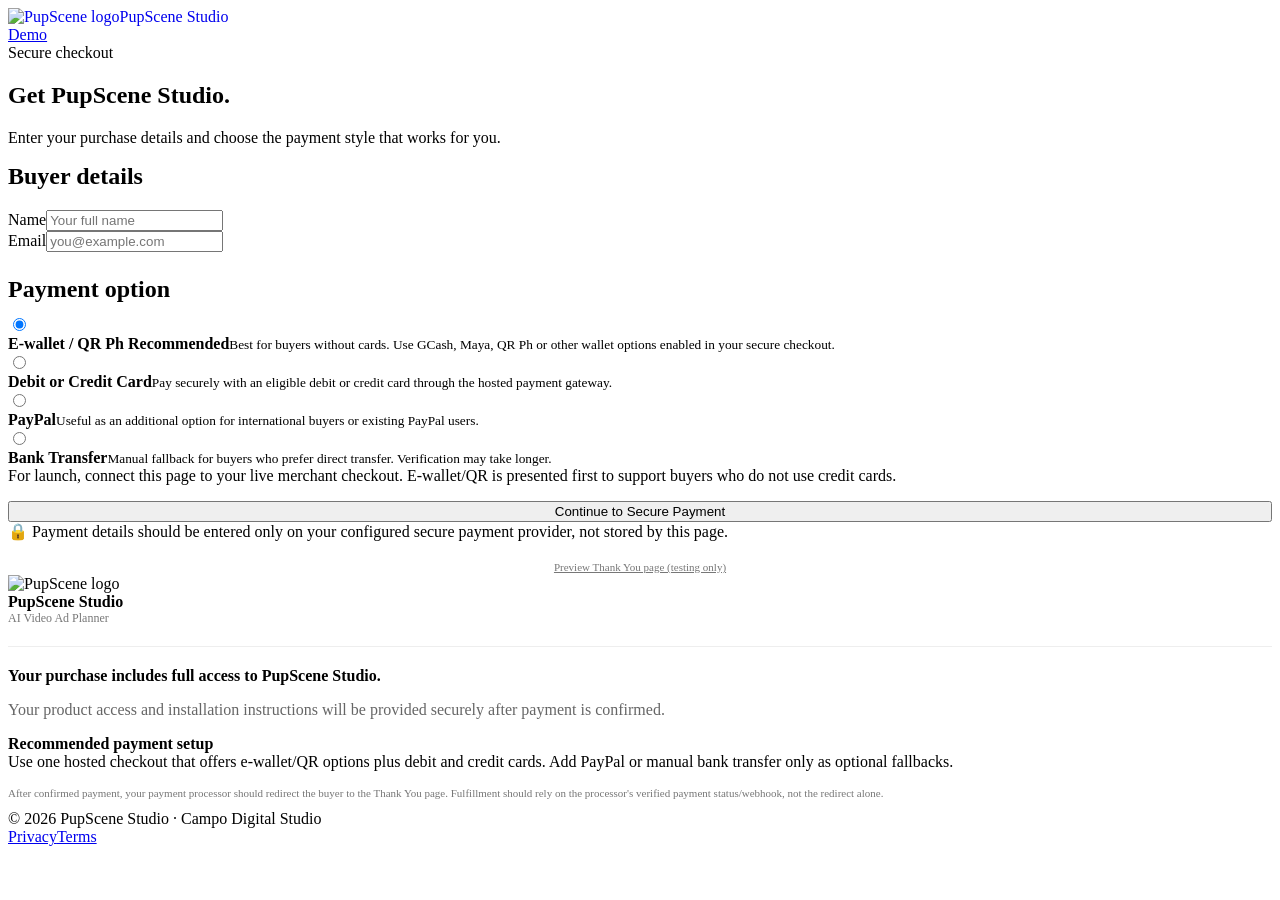
==== payment.html @ 48fa0e7a "Add files via upload" ====
<!doctype html><html lang="en"><head><meta charset="utf-8"><meta name="viewport" content="width=device-width,initial-scale=1"><meta name="theme-color" content="#f6d7c7"><title>Purchase PupScene Studio</title><link rel="icon" href="assets/favicon.png"><link rel="stylesheet" href="assets/styles.css"></head><body>
<nav class="nav"><div class="container navin"><a class="brand" href="index.html" style="text-decoration:none"><img src="assets/pupscene-logo.webp" alt="PupScene logo"><span>PupScene Studio</span></a><div class="navlinks"><a class="ghost" href="https://demo.pupscenestudio.site" target="_blank" rel="noopener">Demo</a></div></div></nav>
<section class="pageHero"><div class="container"><div class="pageCard"><span class="eyebrow">Secure checkout</span><h1>Get PupScene Studio.</h1><p class="lead">Enter your purchase details and choose the payment style that works for you.</p></div></div></section>
<main class="container checkout"><section class="panel"><h2 style="margin-top:0">Buyer details</h2><div class="field"><label for="name">Name</label><input id="name" autocomplete="name" placeholder="Your full name"></div><div class="field"><label for="email">Email</label><input id="email" type="email" autocomplete="email" placeholder="you@example.com"></div><h2 style="margin:24px 0 12px">Payment option</h2><div class="payopts" id="payopts">
<label class="payopt active"><input type="radio" name="pay" value="ewallet" checked><div><b>E-wallet / QR Ph <span class="badge">Recommended</span></b><small>Best for buyers without cards. Use GCash, Maya, QR Ph or other wallet options enabled in your secure checkout.</small></div></label>
<label class="payopt"><input type="radio" name="pay" value="card"><div><b>Debit or Credit Card</b><small>Pay securely with an eligible debit or credit card through the hosted payment gateway.</small></div></label>
<label class="payopt"><input type="radio" name="pay" value="paypal"><div><b>PayPal</b><small>Useful as an additional option for international buyers or existing PayPal users.</small></div></label>
<label class="payopt"><input type="radio" name="pay" value="bank"><div><b>Bank Transfer</b><small>Manual fallback for buyers who prefer direct transfer. Verification may take longer.</small></div></label>
</div><div class="notice" id="paymentNotice">For launch, connect this page to your live merchant checkout. E-wallet/QR is presented first to support buyers who do not use credit cards.</div><button class="btn primary big" id="payBtn" style="width:100%;margin-top:16px">Continue to Secure Payment</button><div class="secure">🔒 Payment details should be entered only on your configured secure payment provider, not stored by this page.</div><div style="margin-top:16px;text-align:center"><a href="thank-you.html?preview=1" style="font-size:11px;color:#777">Preview Thank You page (testing only)</a></div></section>
<aside class="panel summary"><div class="summaryLogo"><img src="assets/pupscene-logo.webp" alt="PupScene logo"><div><b>PupScene Studio</b><div style="font-size:12px;color:#777">AI Video Ad Planner</div></div></div><hr style="border:0;border-top:1px solid #eee;margin:20px 0"><p><b>Your purchase includes full access to PupScene Studio.</b></p><p style="color:#666">Your product access and installation instructions will be provided securely after payment is confirmed.</p><div class="notice"><b>Recommended payment setup</b><br>Use one hosted checkout that offers e-wallet/QR options plus debit and credit cards. Add PayPal or manual bank transfer only as optional fallbacks.</div><p style="font-size:11px;color:#777;margin-top:16px">After confirmed payment, your payment processor should redirect the buyer to the Thank You page. Fulfillment should rely on the processor's verified payment status/webhook, not the redirect alone.</p></aside></main>
<footer><div class="container foot"><div>© 2026 PupScene Studio · Campo Digital Studio</div><div><a href="https://www.pupscenestudio.site/privacy.html">Privacy</a><a href="https://www.pupscenestudio.site/terms.html">Terms</a></div></div></footer>
<script src="assets/config.js"></script><script>
const cfg=window.PUPSCENE_CONFIG;const opts=[...document.querySelectorAll('.payopt')];opts.forEach(o=>o.addEventListener('click',()=>{opts.forEach(x=>x.classList.remove('active'));o.classList.add('active');o.querySelector('input').checked=true}));
const saved=sessionStorage.getItem('pupsceneBuyer');if(saved){try{const b=JSON.parse(saved);name.value=b.name||'';email.value=b.email||''}catch(e){}}
document.getElementById('payBtn').addEventListener('click',()=>{const n=document.getElementById('name').value.trim(),e=document.getElementById('email').value.trim();if(!n){alert('Please enter your name.');return}if(!/^\S+@\S+\.\S+$/.test(e)){alert('Please enter a valid email address.');return}const method=document.querySelector('input[name="pay"]:checked').value;sessionStorage.setItem('pupsceneBuyer',JSON.stringify({name:n,email:e,method}));const url=cfg.checkout[method];if(url){window.location.href=url;return}const notice=document.getElementById('paymentNotice');notice.innerHTML='<b>Payment connection is not live yet.</b><br>Add your secure '+method+' checkout URL in <code>assets/config.js</code> before taking real orders. This page will not pretend that an unpaid order succeeded.';notice.scrollIntoView({behavior:'smooth',block:'center'});});
</script></body></html>
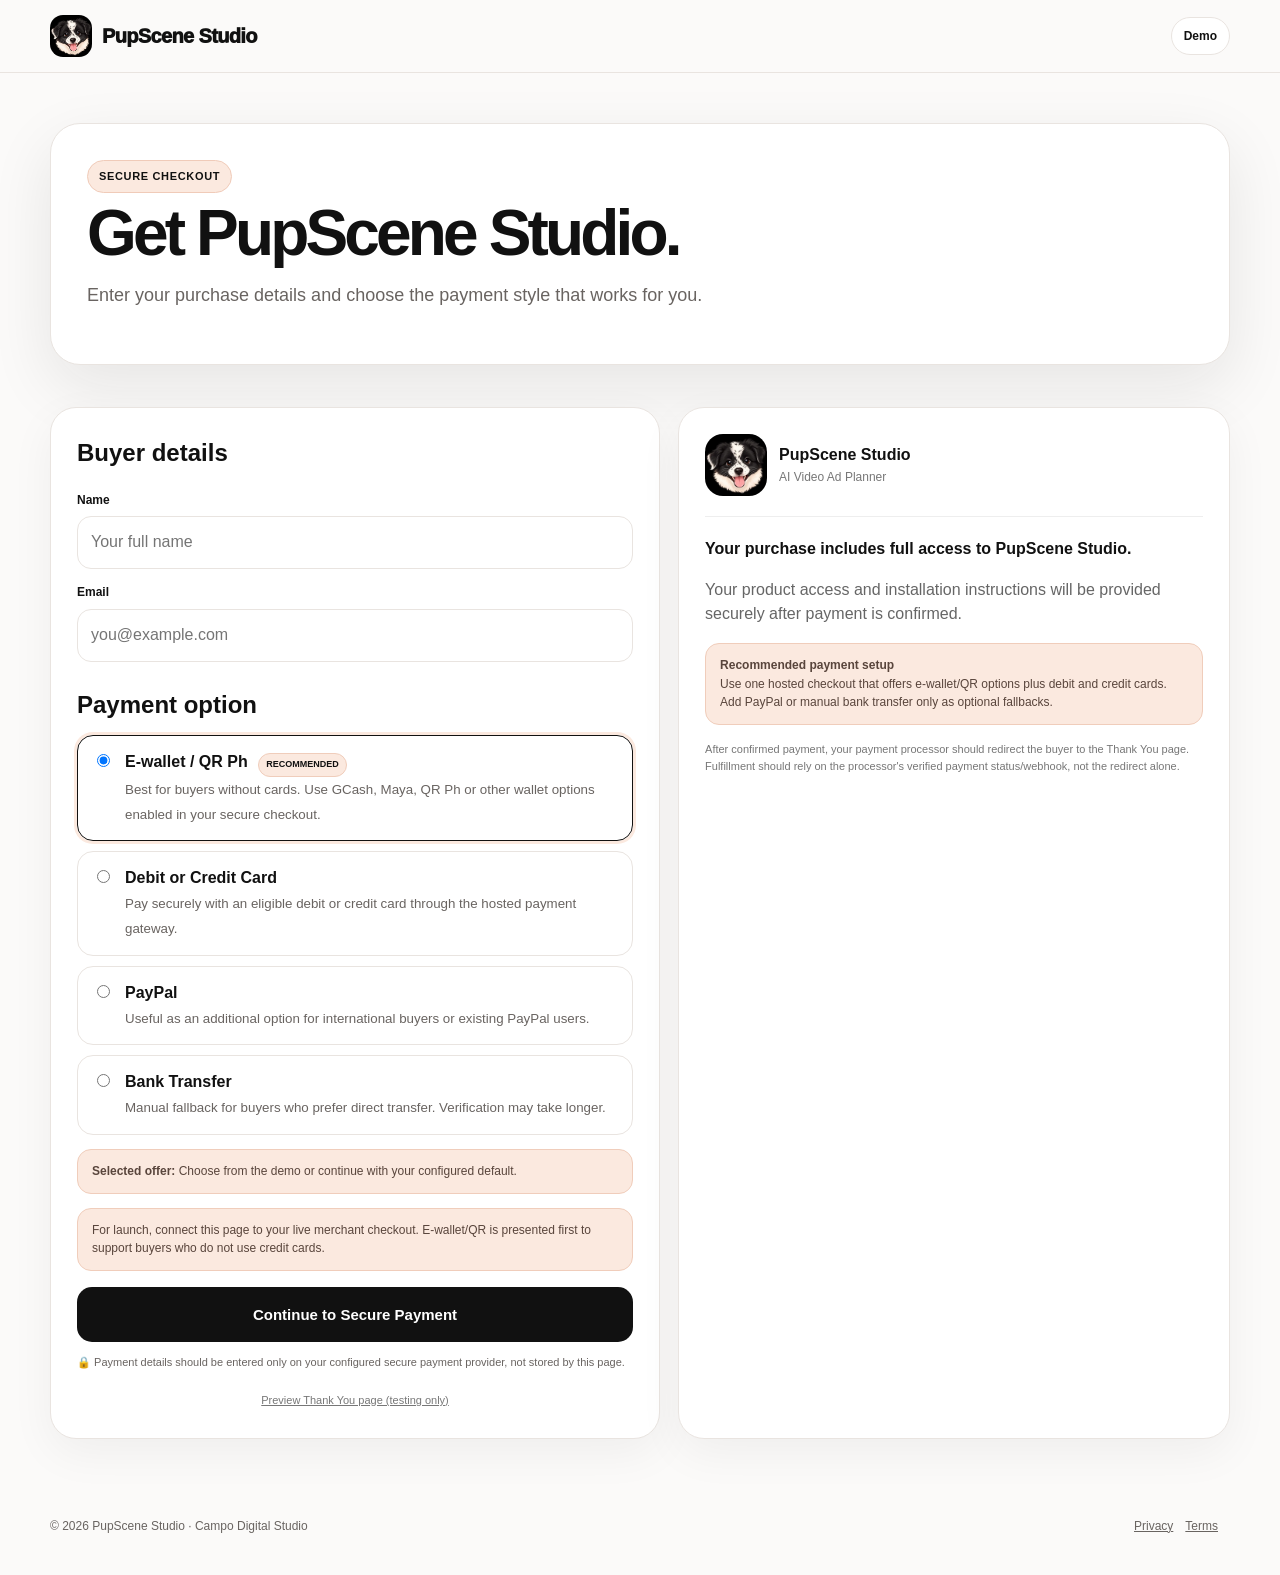
==== commit b964febc: "Add files via upload" ====
--- a/payment.html
+++ b/payment.html
@@ -6,11 +6,11 @@
 <label class="payopt"><input type="radio" name="pay" value="card"><div><b>Debit or Credit Card</b><small>Pay securely with an eligible debit or credit card through the hosted payment gateway.</small></div></label>
 <label class="payopt"><input type="radio" name="pay" value="paypal"><div><b>PayPal</b><small>Useful as an additional option for international buyers or existing PayPal users.</small></div></label>
 <label class="payopt"><input type="radio" name="pay" value="bank"><div><b>Bank Transfer</b><small>Manual fallback for buyers who prefer direct transfer. Verification may take longer.</small></div></label>
-</div><div class="notice" id="paymentNotice">For launch, connect this page to your live merchant checkout. E-wallet/QR is presented first to support buyers who do not use credit cards.</div><button class="btn primary big" id="payBtn" style="width:100%;margin-top:16px">Continue to Secure Payment</button><div class="secure">🔒 Payment details should be entered only on your configured secure payment provider, not stored by this page.</div><div style="margin-top:16px;text-align:center"><a href="thank-you.html?preview=1" style="font-size:11px;color:#777">Preview Thank You page (testing only)</a></div></section>
+</div><div class="notice" id="planNotice"><b>Selected offer:</b> <span id="selectedPlan">Choose from the demo or continue with your configured default.</span></div><div class="notice" id="paymentNotice">For launch, connect this page to your live merchant checkout. E-wallet/QR is presented first to support buyers who do not use credit cards.</div><button class="btn primary big" id="payBtn" style="width:100%;margin-top:16px">Continue to Secure Payment</button><div class="secure">🔒 Payment details should be entered only on your configured secure payment provider, not stored by this page.</div><div style="margin-top:16px;text-align:center"><a href="thank-you.html?preview=1" style="font-size:11px;color:#777">Preview Thank You page (testing only)</a></div></section>
 <aside class="panel summary"><div class="summaryLogo"><img src="assets/pupscene-logo.webp" alt="PupScene logo"><div><b>PupScene Studio</b><div style="font-size:12px;color:#777">AI Video Ad Planner</div></div></div><hr style="border:0;border-top:1px solid #eee;margin:20px 0"><p><b>Your purchase includes full access to PupScene Studio.</b></p><p style="color:#666">Your product access and installation instructions will be provided securely after payment is confirmed.</p><div class="notice"><b>Recommended payment setup</b><br>Use one hosted checkout that offers e-wallet/QR options plus debit and credit cards. Add PayPal or manual bank transfer only as optional fallbacks.</div><p style="font-size:11px;color:#777;margin-top:16px">After confirmed payment, your payment processor should redirect the buyer to the Thank You page. Fulfillment should rely on the processor's verified payment status/webhook, not the redirect alone.</p></aside></main>
 <footer><div class="container foot"><div>© 2026 PupScene Studio · Campo Digital Studio</div><div><a href="https://www.pupscenestudio.site/privacy.html">Privacy</a><a href="https://www.pupscenestudio.site/terms.html">Terms</a></div></div></footer>
 <script src="assets/config.js"></script><script>
 const cfg=window.PUPSCENE_CONFIG;const opts=[...document.querySelectorAll('.payopt')];opts.forEach(o=>o.addEventListener('click',()=>{opts.forEach(x=>x.classList.remove('active'));o.classList.add('active');o.querySelector('input').checked=true}));
 const saved=sessionStorage.getItem('pupsceneBuyer');if(saved){try{const b=JSON.parse(saved);name.value=b.name||'';email.value=b.email||''}catch(e){}}
-document.getElementById('payBtn').addEventListener('click',()=>{const n=document.getElementById('name').value.trim(),e=document.getElementById('email').value.trim();if(!n){alert('Please enter your name.');return}if(!/^\S+@\S+\.\S+$/.test(e)){alert('Please enter a valid email address.');return}const method=document.querySelector('input[name="pay"]:checked').value;sessionStorage.setItem('pupsceneBuyer',JSON.stringify({name:n,email:e,method}));const url=cfg.checkout[method];if(url){window.location.href=url;return}const notice=document.getElementById('paymentNotice');notice.innerHTML='<b>Payment connection is not live yet.</b><br>Add your secure '+method+' checkout URL in <code>assets/config.js</code> before taking real orders. This page will not pretend that an unpaid order succeeded.';notice.scrollIntoView({behavior:'smooth',block:'center'});});
+document.getElementById('payBtn').addEventListener('click',()=>{const n=document.getElementById('name').value.trim(),e=document.getElementById('email').value.trim();if(!n){alert('Please enter your name.');return}if(!/^\S+@\S+\.\S+$/.test(e)){alert('Please enter a valid email address.');return}const method=document.querySelector('input[name="pay"]:checked').value;sessionStorage.setItem('pupsceneBuyer',JSON.stringify({name:n,email:e,method,plan:selectedPlanId||null}));const url=cfg.checkout[method];if(url){const go=new URL(url,location.href);if(selectedPlanId)go.searchParams.set('plan',selectedPlanId);go.searchParams.set('email',e);window.location.href=go.toString();return}const notice=document.getElementById('paymentNotice');notice.innerHTML='<b>Payment connection is not live yet.</b><br>Add your secure '+method+' checkout URL in <code>assets/config.js</code> before taking real orders. This page will not pretend that an unpaid order succeeded.';notice.scrollIntoView({behavior:'smooth',block:'center'});});
 </script></body></html>
--- a/assets/styles.css
+++ b/assets/styles.css
@@ -0,0 +1,5 @@
+
+:root{--black:#111;--white:#fff;--off:#fbfaf9;--peach:#f6d7c7;--peach2:#fbe9df;--peach3:#efbda5;--muted:#696461;--line:#e9e4e0;--shadow:0 22px 64px rgba(17,17,17,.09);--radius:26px;--success:#226a45}
+*{box-sizing:border-box}html{scroll-behavior:smooth}body{margin:0;background:var(--off);color:var(--black);font-family:Inter,ui-sans-serif,-apple-system,BlinkMacSystemFont,"Segoe UI",sans-serif;line-height:1.55}a{color:inherit}button,input,select,textarea{font:inherit}.container{width:min(1180px,calc(100% - 32px));margin:auto}.nav{position:sticky;top:0;z-index:50;background:rgba(251,250,249,.92);backdrop-filter:blur(18px);border-bottom:1px solid var(--line)}.navin{min-height:72px;display:flex;align-items:center;justify-content:space-between;gap:18px}.brand{display:flex;align-items:center;gap:10px;font-weight:950;letter-spacing:-.04em}.brand img{width:42px;height:42px;border-radius:13px;object-fit:cover}.brand span{font-size:20px}.navlinks{display:flex;align-items:center;gap:8px;flex-wrap:wrap}.navlinks a{text-decoration:none;font-size:12px;font-weight:850;padding:9px 12px;border-radius:999px}.navlinks .primary{background:var(--black);color:#fff}.navlinks .ghost{border:1px solid var(--line);background:#fff}.hero{padding:62px 0 36px}.heroCard{position:relative;overflow:hidden;background:#fff;border:1px solid var(--line);border-radius:34px;box-shadow:var(--shadow);padding:58px;display:grid;grid-template-columns:1.05fr .95fr;gap:36px;align-items:center}.heroCard:after{content:"";position:absolute;width:540px;height:540px;border-radius:50%;background:var(--peach);right:-115px;top:-110px}.heroCopy,.heroVisual{position:relative;z-index:2}.eyebrow{display:inline-flex;padding:7px 11px;border-radius:999px;background:var(--peach2);border:1px solid #f0cbb9;font-size:11px;font-weight:900;text-transform:uppercase;letter-spacing:.06em}.hero h1{font-size:clamp(48px,7vw,84px);line-height:.9;letter-spacing:-.07em;margin:18px 0 18px;max-width:9ch}.lead{font-size:18px;color:var(--muted);max-width:650px}.ctas{display:flex;gap:10px;flex-wrap:wrap;margin-top:24px}.btn{appearance:none;border:1px solid transparent;border-radius:15px;padding:13px 18px;font-weight:900;text-decoration:none;display:inline-flex;align-items:center;justify-content:center;gap:8px;cursor:pointer;transition:.18s}.btn:hover{transform:translateY(-1px)}.btn.primary{background:var(--black);color:#fff}.btn.peach{background:var(--peach);border-color:#ecc2ae;color:var(--black)}.btn.ghost{background:#fff;border-color:var(--line);color:var(--black)}.btn.big{padding:15px 22px;font-size:15px}.trust{display:flex;gap:10px;flex-wrap:wrap;margin-top:20px}.trust span{font-size:11px;font-weight:800;background:#fff;border:1px solid var(--line);border-radius:999px;padding:7px 9px}.visualCard{max-width:420px;margin-left:auto;background:var(--black);color:#fff;padding:24px;border-radius:28px;box-shadow:0 26px 60px rgba(17,17,17,.22);transform:rotate(2deg)}.visualTop{display:flex;align-items:center;gap:12px}.visualTop img{width:70px;height:70px;border-radius:20px}.visualTop b{font-size:18px}.flow{display:grid;gap:9px;margin-top:20px}.flow div{padding:12px 13px;background:rgba(255,255,255,.09);border:1px solid rgba(255,255,255,.12);border-radius:14px;font-size:12px}.flow strong{color:var(--peach)}.section{padding:34px 0}.section h2{font-size:clamp(30px,4vw,48px);letter-spacing:-.055em;line-height:1;margin:0 0 12px}.sub{color:var(--muted);max-width:760px}.grid3{display:grid;grid-template-columns:repeat(3,1fr);gap:14px;margin-top:20px}.feature{background:#fff;border:1px solid var(--line);border-radius:22px;padding:22px}.feature .num{width:34px;height:34px;border-radius:11px;background:var(--peach);display:grid;place-items:center;font-weight:950;margin-bottom:14px}.feature h3{margin:0 0 8px;font-size:18px}.feature p{margin:0;color:var(--muted);font-size:13px}.quiz{background:var(--black);color:#fff;border-radius:32px;padding:34px;margin-top:18px;box-shadow:var(--shadow)}.quizHead{display:flex;justify-content:space-between;gap:20px;align-items:flex-start}.quizHead h3{margin:0;font-size:28px;letter-spacing:-.04em}.progress{height:7px;background:rgba(255,255,255,.12);border-radius:99px;margin:18px 0 24px;overflow:hidden}.progress span{display:block;height:100%;background:var(--peach);width:25%;transition:.25s}.qstep{display:none}.qstep.active{display:block}.qstep h4{font-size:20px;margin:0 0 14px}.options{display:grid;grid-template-columns:repeat(2,minmax(0,1fr));gap:10px}.option{border:1px solid rgba(255,255,255,.16);background:rgba(255,255,255,.07);color:#fff;border-radius:16px;padding:14px;text-align:left;font-weight:800;cursor:pointer}.option:hover,.option.selected{background:var(--peach);color:var(--black);border-color:var(--peach)}.quiz input{width:100%;padding:14px;border-radius:14px;border:1px solid rgba(255,255,255,.18);background:#fff;color:#111}.quizNav{display:flex;justify-content:space-between;gap:10px;margin-top:20px}.result{display:none;background:var(--peach);color:var(--black);border-radius:22px;padding:22px;margin-top:22px}.result.show{display:block}.result h3{margin:0 0 8px;font-size:26px}.resultScenes{display:grid;grid-template-columns:repeat(3,1fr);gap:8px;margin-top:14px}.resultScenes div{background:rgba(255,255,255,.68);border:1px solid rgba(17,17,17,.09);padding:12px;border-radius:14px;font-size:12px}.split{display:grid;grid-template-columns:1fr 1fr;gap:18px;align-items:center}.proof{background:var(--peach2);border:1px solid #f0cdbb;border-radius:28px;padding:30px}.proof ul{padding-left:20px}.proof li+li{margin-top:8px}.finalCta{background:#fff;border:1px solid var(--line);border-radius:30px;padding:34px;text-align:center;box-shadow:var(--shadow)}footer{padding:28px 0 40px;color:var(--muted);font-size:12px}.foot{display:flex;justify-content:space-between;gap:18px;flex-wrap:wrap}.foot a{margin-right:12px}.pageHero{padding:50px 0 22px}.pageCard{background:#fff;border:1px solid var(--line);border-radius:30px;padding:36px;box-shadow:var(--shadow)}.pageCard h1{font-size:clamp(38px,6vw,64px);letter-spacing:-.06em;line-height:.95;margin:10px 0 14px}.checkout{display:grid;grid-template-columns:1.05fr .95fr;gap:18px;padding:20px 0 50px}.panel{background:#fff;border:1px solid var(--line);border-radius:26px;padding:26px;box-shadow:0 14px 45px rgba(17,17,17,.05)}.field{display:grid;gap:7px;margin-bottom:14px}.field label{font-size:12px;font-weight:900}.field input{width:100%;padding:13px;border:1px solid var(--line);border-radius:14px}.payopts{display:grid;gap:10px}.payopt{display:flex;align-items:flex-start;gap:12px;border:1px solid var(--line);border-radius:16px;padding:14px;cursor:pointer}.payopt.active{border-color:var(--black);box-shadow:0 0 0 3px var(--peach2)}.payopt input{margin-top:4px}.payopt b{display:block}.payopt small{color:var(--muted)}.badge{display:inline-block;background:var(--peach2);border:1px solid #f0cdbb;border-radius:999px;padding:4px 7px;font-size:9px;font-weight:900;text-transform:uppercase;margin-left:6px}.summary{position:sticky;top:90px}.summaryLogo{display:flex;align-items:center;gap:12px}.summaryLogo img{width:62px;height:62px;border-radius:18px}.notice{padding:12px 14px;border-radius:14px;background:var(--peach2);border:1px solid #f0cdbb;color:#59453c;font-size:12px;margin-top:14px}.secure{display:flex;align-items:center;gap:8px;color:var(--muted);font-size:11px;margin-top:12px}.thank{text-align:center;padding:44px 0 54px}.thankCard{background:#fff;border:1px solid var(--line);border-radius:34px;padding:40px;box-shadow:var(--shadow);max-width:900px;margin:auto}.thankLogo{width:90px;height:90px;border-radius:26px}.thank h1{font-size:clamp(42px,6vw,70px);letter-spacing:-.06em;line-height:.95;margin:20px auto 14px}.encourage{font-size:18px;color:var(--muted);max-width:700px;margin:0 auto}.installGrid{display:grid;grid-template-columns:.85fr 1.15fr;gap:20px;margin-top:30px;text-align:left}.qrbox{background:var(--peach);border-radius:24px;padding:22px;text-align:center}.qrbox img{width:min(240px,100%);border-radius:12px}.installBox{border:1px solid var(--line);border-radius:24px;padding:24px}.installBox h3{margin-top:0}.installHelp{font-size:12px;color:var(--muted);margin-top:14px}.deviceNote{display:inline-flex;padding:6px 9px;border-radius:999px;background:var(--peach2);font-size:10px;font-weight:900;margin-bottom:10px}
+@media(max-width:860px){.heroCard{grid-template-columns:1fr;padding:38px 28px}.heroCard:after{width:450px;height:450px;right:-210px;top:180px}.visualCard{margin:0 auto;width:min(100%,440px)}.grid3,.split,.checkout,.installGrid{grid-template-columns:1fr}.summary{position:static}.options{grid-template-columns:1fr}.resultScenes{grid-template-columns:1fr}.navlinks .ghost{display:none}}
+@media(max-width:520px){.container{width:min(100% - 22px,1180px)}.navin{min-height:64px}.brand span{font-size:17px}.brand img{width:36px;height:36px}.navlinks a{padding:8px 10px}.hero{padding-top:24px}.heroCard{padding:28px 20px;border-radius:26px}.hero h1{font-size:50px}.lead{font-size:16px}.ctas .btn{width:100%}.section{padding:26px 0}.quiz{padding:22px 16px;border-radius:25px}.quizHead{display:block}.pageCard{padding:25px 20px}.checkout .panel{padding:20px}.thankCard{padding:28px 18px}.installBox .btn,.qrbox .btn{width:100%}.foot{display:block}.foot>div+div{margin-top:10px}}
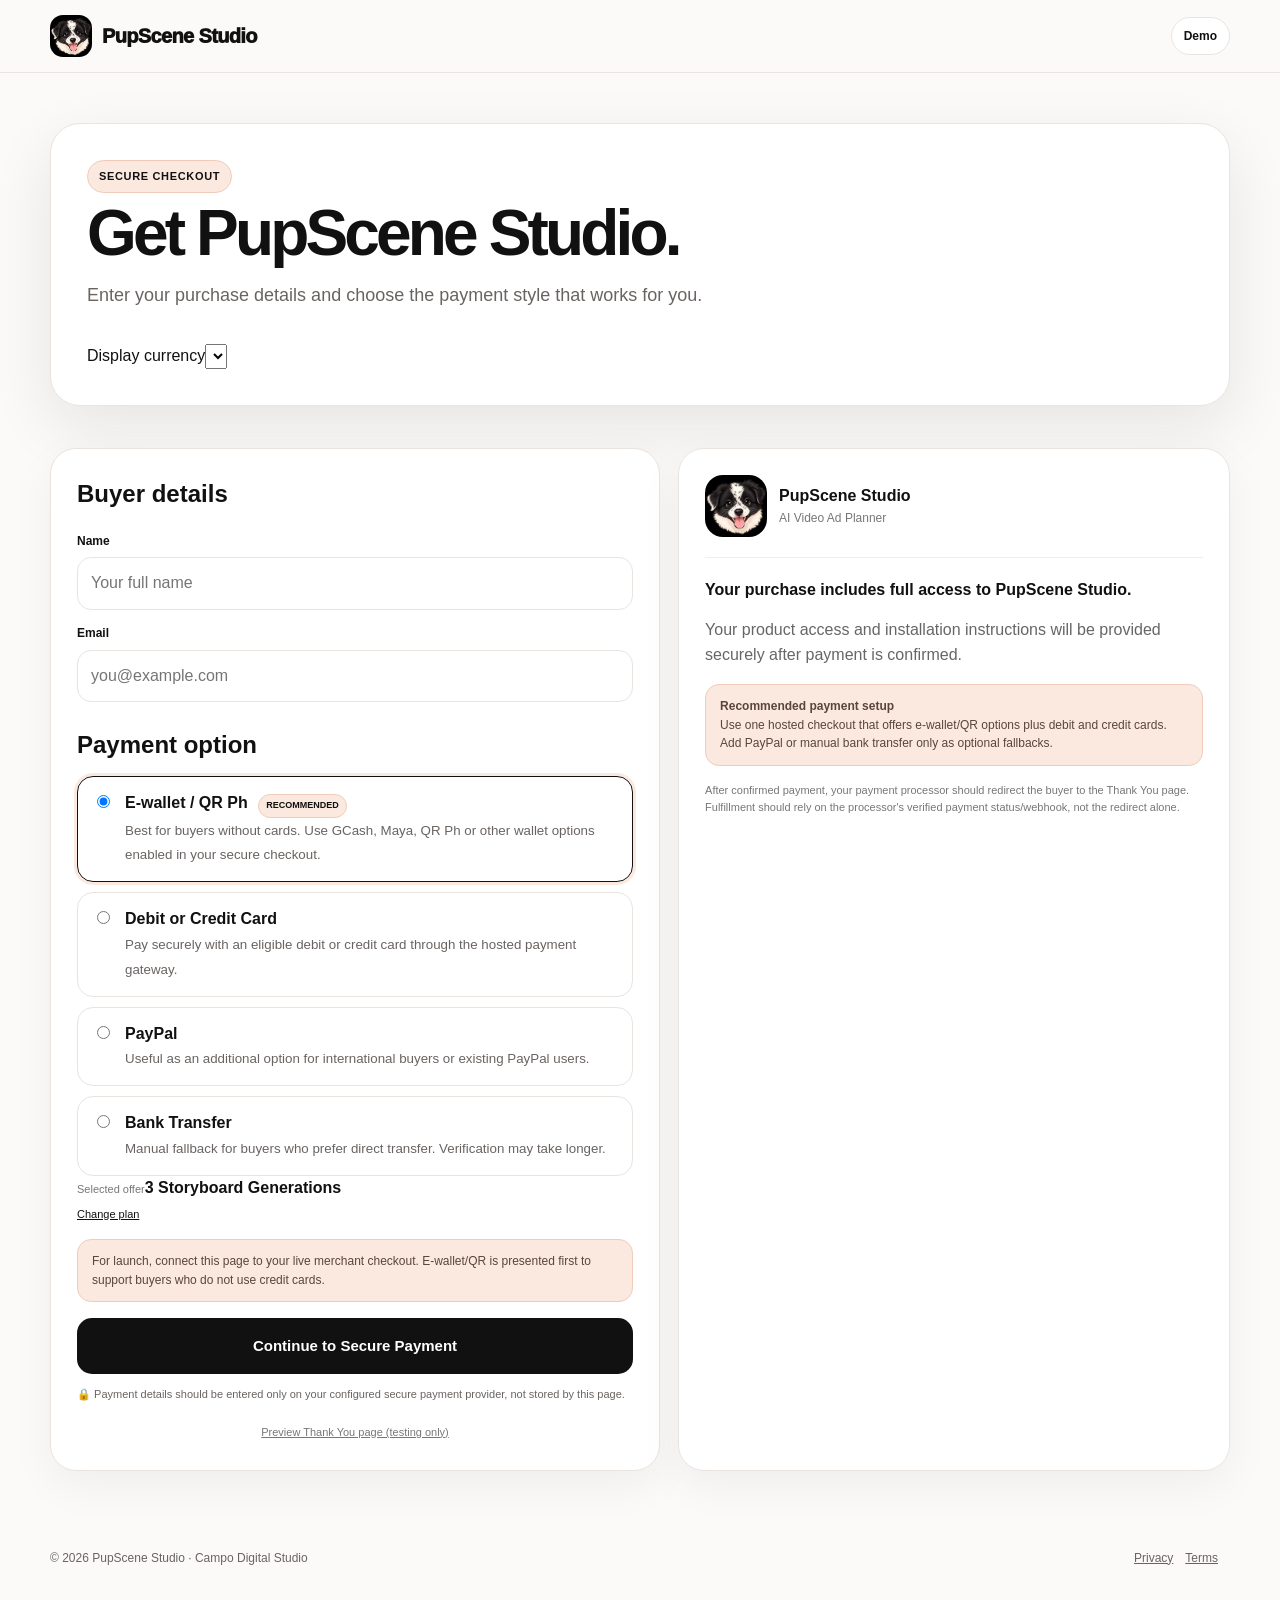
==== commit 17f53545: "Add files via upload" ====
--- a/payment.html
+++ b/payment.html
@@ -1,16 +1,36 @@
 <!doctype html><html lang="en"><head><meta charset="utf-8"><meta name="viewport" content="width=device-width,initial-scale=1"><meta name="theme-color" content="#f6d7c7"><title>Purchase PupScene Studio</title><link rel="icon" href="assets/favicon.png"><link rel="stylesheet" href="assets/styles.css"></head><body>
 <nav class="nav"><div class="container navin"><a class="brand" href="index.html" style="text-decoration:none"><img src="assets/pupscene-logo.webp" alt="PupScene logo"><span>PupScene Studio</span></a><div class="navlinks"><a class="ghost" href="https://demo.pupscenestudio.site" target="_blank" rel="noopener">Demo</a></div></div></nav>
-<section class="pageHero"><div class="container"><div class="pageCard"><span class="eyebrow">Secure checkout</span><h1>Get PupScene Studio.</h1><p class="lead">Enter your purchase details and choose the payment style that works for you.</p></div></div></section>
+<section class="pageHero"><div class="container"><div class="pageCard"><span class="eyebrow">Secure checkout</span><h1>Get PupScene Studio.</h1><p class="lead">Enter your purchase details and choose the payment style that works for you.</p><label class="currencyControl" style="margin-top:16px;display:inline-flex">Display currency <select data-currency-select aria-label="Display currency"></select></label></div></div></section>
 <main class="container checkout"><section class="panel"><h2 style="margin-top:0">Buyer details</h2><div class="field"><label for="name">Name</label><input id="name" autocomplete="name" placeholder="Your full name"></div><div class="field"><label for="email">Email</label><input id="email" type="email" autocomplete="email" placeholder="you@example.com"></div><h2 style="margin:24px 0 12px">Payment option</h2><div class="payopts" id="payopts">
 <label class="payopt active"><input type="radio" name="pay" value="ewallet" checked><div><b>E-wallet / QR Ph <span class="badge">Recommended</span></b><small>Best for buyers without cards. Use GCash, Maya, QR Ph or other wallet options enabled in your secure checkout.</small></div></label>
 <label class="payopt"><input type="radio" name="pay" value="card"><div><b>Debit or Credit Card</b><small>Pay securely with an eligible debit or credit card through the hosted payment gateway.</small></div></label>
 <label class="payopt"><input type="radio" name="pay" value="paypal"><div><b>PayPal</b><small>Useful as an additional option for international buyers or existing PayPal users.</small></div></label>
 <label class="payopt"><input type="radio" name="pay" value="bank"><div><b>Bank Transfer</b><small>Manual fallback for buyers who prefer direct transfer. Verification may take longer.</small></div></label>
-</div><div class="notice" id="planNotice"><b>Selected offer:</b> <span id="selectedPlan">Choose from the demo or continue with your configured default.</span></div><div class="notice" id="paymentNotice">For launch, connect this page to your live merchant checkout. E-wallet/QR is presented first to support buyers who do not use credit cards.</div><button class="btn primary big" id="payBtn" style="width:100%;margin-top:16px">Continue to Secure Payment</button><div class="secure">🔒 Payment details should be entered only on your configured secure payment provider, not stored by this page.</div><div style="margin-top:16px;text-align:center"><a href="thank-you.html?preview=1" style="font-size:11px;color:#777">Preview Thank You page (testing only)</a></div></section>
+</div><div class="planSummary" id="planNotice"><span style="font-size:11px;color:#777">Selected offer</span><strong id="selectedPlan">Choose a plan</strong><div class="localCheckoutPrice" id="selectedPlanPrice"></div><a href="index.html#pricing" style="font-size:11px">Change plan</a></div><div class="notice" id="paymentNotice">For launch, connect this page to your live merchant checkout. E-wallet/QR is presented first to support buyers who do not use credit cards.</div><button class="btn primary big" id="payBtn" style="width:100%;margin-top:16px">Continue to Secure Payment</button><div class="secure">🔒 Payment details should be entered only on your configured secure payment provider, not stored by this page.</div><div style="margin-top:16px;text-align:center"><a href="thank-you.html?preview=1" style="font-size:11px;color:#777">Preview Thank You page (testing only)</a></div></section>
 <aside class="panel summary"><div class="summaryLogo"><img src="assets/pupscene-logo.webp" alt="PupScene logo"><div><b>PupScene Studio</b><div style="font-size:12px;color:#777">AI Video Ad Planner</div></div></div><hr style="border:0;border-top:1px solid #eee;margin:20px 0"><p><b>Your purchase includes full access to PupScene Studio.</b></p><p style="color:#666">Your product access and installation instructions will be provided securely after payment is confirmed.</p><div class="notice"><b>Recommended payment setup</b><br>Use one hosted checkout that offers e-wallet/QR options plus debit and credit cards. Add PayPal or manual bank transfer only as optional fallbacks.</div><p style="font-size:11px;color:#777;margin-top:16px">After confirmed payment, your payment processor should redirect the buyer to the Thank You page. Fulfillment should rely on the processor's verified payment status/webhook, not the redirect alone.</p></aside></main>
 <footer><div class="container foot"><div>© 2026 PupScene Studio · Campo Digital Studio</div><div><a href="https://www.pupscenestudio.site/privacy.html">Privacy</a><a href="https://www.pupscenestudio.site/terms.html">Terms</a></div></div></footer>
-<script src="assets/config.js"></script><script>
-const cfg=window.PUPSCENE_CONFIG;const opts=[...document.querySelectorAll('.payopt')];opts.forEach(o=>o.addEventListener('click',()=>{opts.forEach(x=>x.classList.remove('active'));o.classList.add('active');o.querySelector('input').checked=true}));
-const saved=sessionStorage.getItem('pupsceneBuyer');if(saved){try{const b=JSON.parse(saved);name.value=b.name||'';email.value=b.email||''}catch(e){}}
-document.getElementById('payBtn').addEventListener('click',()=>{const n=document.getElementById('name').value.trim(),e=document.getElementById('email').value.trim();if(!n){alert('Please enter your name.');return}if(!/^\S+@\S+\.\S+$/.test(e)){alert('Please enter a valid email address.');return}const method=document.querySelector('input[name="pay"]:checked').value;sessionStorage.setItem('pupsceneBuyer',JSON.stringify({name:n,email:e,method,plan:selectedPlanId||null}));const url=cfg.checkout[method];if(url){const go=new URL(url,location.href);if(selectedPlanId)go.searchParams.set('plan',selectedPlanId);go.searchParams.set('email',e);window.location.href=go.toString();return}const notice=document.getElementById('paymentNotice');notice.innerHTML='<b>Payment connection is not live yet.</b><br>Add your secure '+method+' checkout URL in <code>assets/config.js</code> before taking real orders. This page will not pretend that an unpaid order succeeded.';notice.scrollIntoView({behavior:'smooth',block:'center'});});
-</script></body></html>
+<script src="assets/config.js"></script><script src="assets/pricing.js"></script><script>
+const cfg=window.PUPSCENE_CONFIG;
+const PLAN_LABELS={
+  '3-storyboards':'3 Storyboard Generations',
+  'unlimited-monthly':'Unlimited Storyboard Generation — Monthly'
+};
+const params=new URLSearchParams(location.search);
+let selectedPlanId=params.get('plan');
+if(!PLAN_LABELS[selectedPlanId]) selectedPlanId='3-storyboards';
+const selectedPlan=document.getElementById('selectedPlan');
+const selectedPlanPrice=document.getElementById('selectedPlanPrice');
+selectedPlan.textContent=PLAN_LABELS[selectedPlanId];
+function updatePlanPrice(){
+  const pp=window.PupScenePricing;if(!pp)return;const plan=pp.PLANS[selectedPlanId],s=pp.state;
+  if(s.loading){selectedPlanPrice.textContent='Updating exchange rate…';return;}
+  const converted=pp.fmt(plan.usd*s.rate,s.currency)+(plan.cadence==='/month'?'/month':'');
+  const base=pp.fmt(plan.usd,'USD')+(plan.cadence==='/month'?'/month':'');
+  selectedPlanPrice.textContent=s.currency==='USD' ? `${converted} · final amount confirmed at secure checkout` : `${converted} · Base price ${base} · final charged amount confirmed by payment provider`;
+}
+window.addEventListener('pupscene:pricing',updatePlanPrice);setTimeout(updatePlanPrice,100);
+const emailParam=params.get('email');if(emailParam)document.getElementById('email').value=emailParam;
+const opts=[...document.querySelectorAll('.payopt')];opts.forEach(o=>o.addEventListener('click',()=>{opts.forEach(x=>x.classList.remove('active'));o.classList.add('active');o.querySelector('input').checked=true}));
+const saved=sessionStorage.getItem('pupsceneBuyer');if(saved){try{const b=JSON.parse(saved);document.getElementById('name').value=b.name||'';if(!emailParam)document.getElementById('email').value=b.email||''}catch(e){}}
+document.getElementById('payBtn').addEventListener('click',()=>{const n=document.getElementById('name').value.trim(),e=document.getElementById('email').value.trim();if(!n){alert('Please enter your name.');return}if(!/^\S+@\S+\.\S+$/.test(e)){alert('Please enter a valid email address.');return}const method=document.querySelector('input[name="pay"]:checked').value;sessionStorage.setItem('pupsceneBuyer',JSON.stringify({name:n,email:e,method,plan:selectedPlanId}));const url=cfg.checkout[method];if(url){const go=new URL(url,location.href);go.searchParams.set('plan',selectedPlanId);go.searchParams.set('email',e);window.location.href=go.toString();return}const notice=document.getElementById('paymentNotice');notice.innerHTML='<b>Payment connection is not live yet.</b><br>Add your secure '+method+' checkout URL in <code>assets/config.js</code> before taking real orders. This page will not pretend that an unpaid order succeeded.';notice.scrollIntoView({behavior:'smooth',block:'center'});});
+</script></body></html>
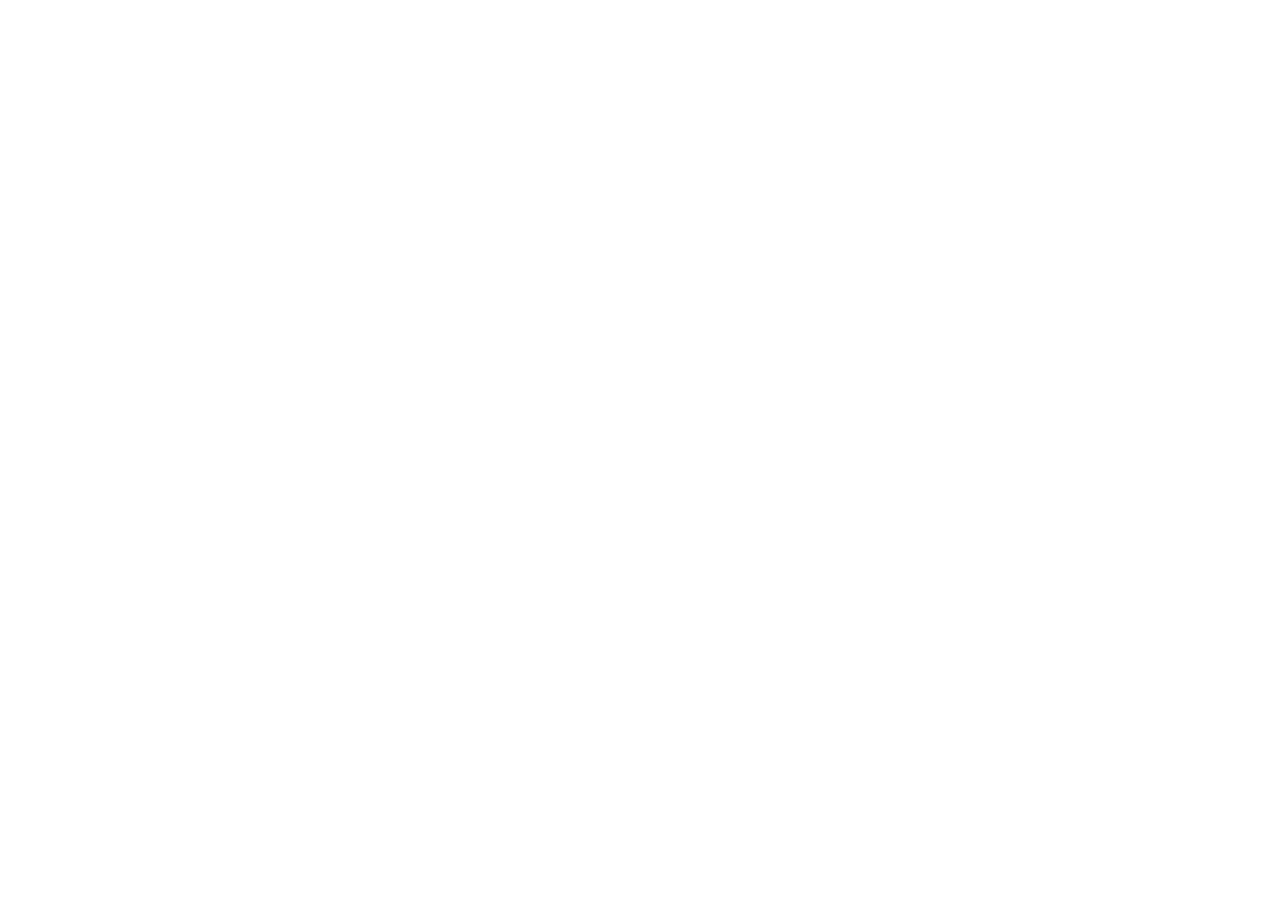
==== commit f53153ad: "Add files via upload" ====
--- a/payment.html
+++ b/payment.html
@@ -1,36 +1 @@
-<!doctype html><html lang="en"><head><meta charset="utf-8"><meta name="viewport" content="width=device-width,initial-scale=1"><meta name="theme-color" content="#f6d7c7"><title>Purchase PupScene Studio</title><link rel="icon" href="assets/favicon.png"><link rel="stylesheet" href="assets/styles.css"></head><body>
-<nav class="nav"><div class="container navin"><a class="brand" href="index.html" style="text-decoration:none"><img src="assets/pupscene-logo.webp" alt="PupScene logo"><span>PupScene Studio</span></a><div class="navlinks"><a class="ghost" href="https://demo.pupscenestudio.site" target="_blank" rel="noopener">Demo</a></div></div></nav>
-<section class="pageHero"><div class="container"><div class="pageCard"><span class="eyebrow">Secure checkout</span><h1>Get PupScene Studio.</h1><p class="lead">Enter your purchase details and choose the payment style that works for you.</p><label class="currencyControl" style="margin-top:16px;display:inline-flex">Display currency <select data-currency-select aria-label="Display currency"></select></label></div></div></section>
-<main class="container checkout"><section class="panel"><h2 style="margin-top:0">Buyer details</h2><div class="field"><label for="name">Name</label><input id="name" autocomplete="name" placeholder="Your full name"></div><div class="field"><label for="email">Email</label><input id="email" type="email" autocomplete="email" placeholder="you@example.com"></div><h2 style="margin:24px 0 12px">Payment option</h2><div class="payopts" id="payopts">
-<label class="payopt active"><input type="radio" name="pay" value="ewallet" checked><div><b>E-wallet / QR Ph <span class="badge">Recommended</span></b><small>Best for buyers without cards. Use GCash, Maya, QR Ph or other wallet options enabled in your secure checkout.</small></div></label>
-<label class="payopt"><input type="radio" name="pay" value="card"><div><b>Debit or Credit Card</b><small>Pay securely with an eligible debit or credit card through the hosted payment gateway.</small></div></label>
-<label class="payopt"><input type="radio" name="pay" value="paypal"><div><b>PayPal</b><small>Useful as an additional option for international buyers or existing PayPal users.</small></div></label>
-<label class="payopt"><input type="radio" name="pay" value="bank"><div><b>Bank Transfer</b><small>Manual fallback for buyers who prefer direct transfer. Verification may take longer.</small></div></label>
-</div><div class="planSummary" id="planNotice"><span style="font-size:11px;color:#777">Selected offer</span><strong id="selectedPlan">Choose a plan</strong><div class="localCheckoutPrice" id="selectedPlanPrice"></div><a href="index.html#pricing" style="font-size:11px">Change plan</a></div><div class="notice" id="paymentNotice">For launch, connect this page to your live merchant checkout. E-wallet/QR is presented first to support buyers who do not use credit cards.</div><button class="btn primary big" id="payBtn" style="width:100%;margin-top:16px">Continue to Secure Payment</button><div class="secure">🔒 Payment details should be entered only on your configured secure payment provider, not stored by this page.</div><div style="margin-top:16px;text-align:center"><a href="thank-you.html?preview=1" style="font-size:11px;color:#777">Preview Thank You page (testing only)</a></div></section>
-<aside class="panel summary"><div class="summaryLogo"><img src="assets/pupscene-logo.webp" alt="PupScene logo"><div><b>PupScene Studio</b><div style="font-size:12px;color:#777">AI Video Ad Planner</div></div></div><hr style="border:0;border-top:1px solid #eee;margin:20px 0"><p><b>Your purchase includes full access to PupScene Studio.</b></p><p style="color:#666">Your product access and installation instructions will be provided securely after payment is confirmed.</p><div class="notice"><b>Recommended payment setup</b><br>Use one hosted checkout that offers e-wallet/QR options plus debit and credit cards. Add PayPal or manual bank transfer only as optional fallbacks.</div><p style="font-size:11px;color:#777;margin-top:16px">After confirmed payment, your payment processor should redirect the buyer to the Thank You page. Fulfillment should rely on the processor's verified payment status/webhook, not the redirect alone.</p></aside></main>
-<footer><div class="container foot"><div>© 2026 PupScene Studio · Campo Digital Studio</div><div><a href="https://www.pupscenestudio.site/privacy.html">Privacy</a><a href="https://www.pupscenestudio.site/terms.html">Terms</a></div></div></footer>
-<script src="assets/config.js"></script><script src="assets/pricing.js"></script><script>
-const cfg=window.PUPSCENE_CONFIG;
-const PLAN_LABELS={
-  '3-storyboards':'3 Storyboard Generations',
-  'unlimited-monthly':'Unlimited Storyboard Generation — Monthly'
-};
-const params=new URLSearchParams(location.search);
-let selectedPlanId=params.get('plan');
-if(!PLAN_LABELS[selectedPlanId]) selectedPlanId='3-storyboards';
-const selectedPlan=document.getElementById('selectedPlan');
-const selectedPlanPrice=document.getElementById('selectedPlanPrice');
-selectedPlan.textContent=PLAN_LABELS[selectedPlanId];
-function updatePlanPrice(){
-  const pp=window.PupScenePricing;if(!pp)return;const plan=pp.PLANS[selectedPlanId],s=pp.state;
-  if(s.loading){selectedPlanPrice.textContent='Updating exchange rate…';return;}
-  const converted=pp.fmt(plan.usd*s.rate,s.currency)+(plan.cadence==='/month'?'/month':'');
-  const base=pp.fmt(plan.usd,'USD')+(plan.cadence==='/month'?'/month':'');
-  selectedPlanPrice.textContent=s.currency==='USD' ? `${converted} · final amount confirmed at secure checkout` : `${converted} · Base price ${base} · final charged amount confirmed by payment provider`;
-}
-window.addEventListener('pupscene:pricing',updatePlanPrice);setTimeout(updatePlanPrice,100);
-const emailParam=params.get('email');if(emailParam)document.getElementById('email').value=emailParam;
-const opts=[...document.querySelectorAll('.payopt')];opts.forEach(o=>o.addEventListener('click',()=>{opts.forEach(x=>x.classList.remove('active'));o.classList.add('active');o.querySelector('input').checked=true}));
-const saved=sessionStorage.getItem('pupsceneBuyer');if(saved){try{const b=JSON.parse(saved);document.getElementById('name').value=b.name||'';if(!emailParam)document.getElementById('email').value=b.email||''}catch(e){}}
-document.getElementById('payBtn').addEventListener('click',()=>{const n=document.getElementById('name').value.trim(),e=document.getElementById('email').value.trim();if(!n){alert('Please enter your name.');return}if(!/^\S+@\S+\.\S+$/.test(e)){alert('Please enter a valid email address.');return}const method=document.querySelector('input[name="pay"]:checked').value;sessionStorage.setItem('pupsceneBuyer',JSON.stringify({name:n,email:e,method,plan:selectedPlanId}));const url=cfg.checkout[method];if(url){const go=new URL(url,location.href);go.searchParams.set('plan',selectedPlanId);go.searchParams.set('email',e);window.location.href=go.toString();return}const notice=document.getElementById('paymentNotice');notice.innerHTML='<b>Payment connection is not live yet.</b><br>Add your secure '+method+' checkout URL in <code>assets/config.js</code> before taking real orders. This page will not pretend that an unpaid order succeeded.';notice.scrollIntoView({behavior:'smooth',block:'center'});});
-</script></body></html>+<!doctype html><html lang="en"><head><meta charset="utf-8"><meta name="viewport" content="width=device-width,initial-scale=1"><meta name="theme-color" content="#f6d7c7"><title>Continue to PupScene Checkout</title><link rel="icon" href="assets/favicon.png"><link rel="stylesheet" href="assets/styles.css"></head><body><nav class="nav"><div class="container navin"><a class="brand" href="index.html" style="text-decoration:none"><img src="assets/pupscene-logo.webp" alt="PupScene logo"><span>PupScene Studio</span></a></div></nav><main class="container" style="padding:80px 20px"><section class="panel" style="max-width:680px;margin:auto;text-align:center"><span class="eyebrow">Checkout updated</span><h1>Continue to secure PupScene checkout.</h1><p class="lead">Pricing and purchase verification now live in the main PupScene Studio app so your plan and account stay synchronized.</p><a class="btn primary big" id="go" href="https://www.pupscenestudio.site/checkout.html">Continue to Checkout</a></section></main><script>const target=new URL('https://www.pupscenestudio.site/checkout.html');const q=new URLSearchParams(location.search);q.forEach((v,k)=>target.searchParams.set(k,v));document.getElementById('go').href=target.toString();setTimeout(()=>location.replace(target.toString()),700);</script></body></html>
--- a/assets/styles.css
+++ b/assets/styles.css
@@ -3,3 +3,6 @@
 *{box-sizing:border-box}html{scroll-behavior:smooth}body{margin:0;background:var(--off);color:var(--black);font-family:Inter,ui-sans-serif,-apple-system,BlinkMacSystemFont,"Segoe UI",sans-serif;line-height:1.55}a{color:inherit}button,input,select,textarea{font:inherit}.container{width:min(1180px,calc(100% - 32px));margin:auto}.nav{position:sticky;top:0;z-index:50;background:rgba(251,250,249,.92);backdrop-filter:blur(18px);border-bottom:1px solid var(--line)}.navin{min-height:72px;display:flex;align-items:center;justify-content:space-between;gap:18px}.brand{display:flex;align-items:center;gap:10px;font-weight:950;letter-spacing:-.04em}.brand img{width:42px;height:42px;border-radius:13px;object-fit:cover}.brand span{font-size:20px}.navlinks{display:flex;align-items:center;gap:8px;flex-wrap:wrap}.navlinks a{text-decoration:none;font-size:12px;font-weight:850;padding:9px 12px;border-radius:999px}.navlinks .primary{background:var(--black);color:#fff}.navlinks .ghost{border:1px solid var(--line);background:#fff}.hero{padding:62px 0 36px}.heroCard{position:relative;overflow:hidden;background:#fff;border:1px solid var(--line);border-radius:34px;box-shadow:var(--shadow);padding:58px;display:grid;grid-template-columns:1.05fr .95fr;gap:36px;align-items:center}.heroCard:after{content:"";position:absolute;width:540px;height:540px;border-radius:50%;background:var(--peach);right:-115px;top:-110px}.heroCopy,.heroVisual{position:relative;z-index:2}.eyebrow{display:inline-flex;padding:7px 11px;border-radius:999px;background:var(--peach2);border:1px solid #f0cbb9;font-size:11px;font-weight:900;text-transform:uppercase;letter-spacing:.06em}.hero h1{font-size:clamp(48px,7vw,84px);line-height:.9;letter-spacing:-.07em;margin:18px 0 18px;max-width:9ch}.lead{font-size:18px;color:var(--muted);max-width:650px}.ctas{display:flex;gap:10px;flex-wrap:wrap;margin-top:24px}.btn{appearance:none;border:1px solid transparent;border-radius:15px;padding:13px 18px;font-weight:900;text-decoration:none;display:inline-flex;align-items:center;justify-content:center;gap:8px;cursor:pointer;transition:.18s}.btn:hover{transform:translateY(-1px)}.btn.primary{background:var(--black);color:#fff}.btn.peach{background:var(--peach);border-color:#ecc2ae;color:var(--black)}.btn.ghost{background:#fff;border-color:var(--line);color:var(--black)}.btn.big{padding:15px 22px;font-size:15px}.trust{display:flex;gap:10px;flex-wrap:wrap;margin-top:20px}.trust span{font-size:11px;font-weight:800;background:#fff;border:1px solid var(--line);border-radius:999px;padding:7px 9px}.visualCard{max-width:420px;margin-left:auto;background:var(--black);color:#fff;padding:24px;border-radius:28px;box-shadow:0 26px 60px rgba(17,17,17,.22);transform:rotate(2deg)}.visualTop{display:flex;align-items:center;gap:12px}.visualTop img{width:70px;height:70px;border-radius:20px}.visualTop b{font-size:18px}.flow{display:grid;gap:9px;margin-top:20px}.flow div{padding:12px 13px;background:rgba(255,255,255,.09);border:1px solid rgba(255,255,255,.12);border-radius:14px;font-size:12px}.flow strong{color:var(--peach)}.section{padding:34px 0}.section h2{font-size:clamp(30px,4vw,48px);letter-spacing:-.055em;line-height:1;margin:0 0 12px}.sub{color:var(--muted);max-width:760px}.grid3{display:grid;grid-template-columns:repeat(3,1fr);gap:14px;margin-top:20px}.feature{background:#fff;border:1px solid var(--line);border-radius:22px;padding:22px}.feature .num{width:34px;height:34px;border-radius:11px;background:var(--peach);display:grid;place-items:center;font-weight:950;margin-bottom:14px}.feature h3{margin:0 0 8px;font-size:18px}.feature p{margin:0;color:var(--muted);font-size:13px}.quiz{background:var(--black);color:#fff;border-radius:32px;padding:34px;margin-top:18px;box-shadow:var(--shadow)}.quizHead{display:flex;justify-content:space-between;gap:20px;align-items:flex-start}.quizHead h3{margin:0;font-size:28px;letter-spacing:-.04em}.progress{height:7px;background:rgba(255,255,255,.12);border-radius:99px;margin:18px 0 24px;overflow:hidden}.progress span{display:block;height:100%;background:var(--peach);width:25%;transition:.25s}.qstep{display:none}.qstep.active{display:block}.qstep h4{font-size:20px;margin:0 0 14px}.options{display:grid;grid-template-columns:repeat(2,minmax(0,1fr));gap:10px}.option{border:1px solid rgba(255,255,255,.16);background:rgba(255,255,255,.07);color:#fff;border-radius:16px;padding:14px;text-align:left;font-weight:800;cursor:pointer}.option:hover,.option.selected{background:var(--peach);color:var(--black);border-color:var(--peach)}.quiz input{width:100%;padding:14px;border-radius:14px;border:1px solid rgba(255,255,255,.18);background:#fff;color:#111}.quizNav{display:flex;justify-content:space-between;gap:10px;margin-top:20px}.result{display:none;background:var(--peach);color:var(--black);border-radius:22px;padding:22px;margin-top:22px}.result.show{display:block}.result h3{margin:0 0 8px;font-size:26px}.resultScenes{display:grid;grid-template-columns:repeat(3,1fr);gap:8px;margin-top:14px}.resultScenes div{background:rgba(255,255,255,.68);border:1px solid rgba(17,17,17,.09);padding:12px;border-radius:14px;font-size:12px}.split{display:grid;grid-template-columns:1fr 1fr;gap:18px;align-items:center}.proof{background:var(--peach2);border:1px solid #f0cdbb;border-radius:28px;padding:30px}.proof ul{padding-left:20px}.proof li+li{margin-top:8px}.finalCta{background:#fff;border:1px solid var(--line);border-radius:30px;padding:34px;text-align:center;box-shadow:var(--shadow)}footer{padding:28px 0 40px;color:var(--muted);font-size:12px}.foot{display:flex;justify-content:space-between;gap:18px;flex-wrap:wrap}.foot a{margin-right:12px}.pageHero{padding:50px 0 22px}.pageCard{background:#fff;border:1px solid var(--line);border-radius:30px;padding:36px;box-shadow:var(--shadow)}.pageCard h1{font-size:clamp(38px,6vw,64px);letter-spacing:-.06em;line-height:.95;margin:10px 0 14px}.checkout{display:grid;grid-template-columns:1.05fr .95fr;gap:18px;padding:20px 0 50px}.panel{background:#fff;border:1px solid var(--line);border-radius:26px;padding:26px;box-shadow:0 14px 45px rgba(17,17,17,.05)}.field{display:grid;gap:7px;margin-bottom:14px}.field label{font-size:12px;font-weight:900}.field input{width:100%;padding:13px;border:1px solid var(--line);border-radius:14px}.payopts{display:grid;gap:10px}.payopt{display:flex;align-items:flex-start;gap:12px;border:1px solid var(--line);border-radius:16px;padding:14px;cursor:pointer}.payopt.active{border-color:var(--black);box-shadow:0 0 0 3px var(--peach2)}.payopt input{margin-top:4px}.payopt b{display:block}.payopt small{color:var(--muted)}.badge{display:inline-block;background:var(--peach2);border:1px solid #f0cdbb;border-radius:999px;padding:4px 7px;font-size:9px;font-weight:900;text-transform:uppercase;margin-left:6px}.summary{position:sticky;top:90px}.summaryLogo{display:flex;align-items:center;gap:12px}.summaryLogo img{width:62px;height:62px;border-radius:18px}.notice{padding:12px 14px;border-radius:14px;background:var(--peach2);border:1px solid #f0cdbb;color:#59453c;font-size:12px;margin-top:14px}.secure{display:flex;align-items:center;gap:8px;color:var(--muted);font-size:11px;margin-top:12px}.thank{text-align:center;padding:44px 0 54px}.thankCard{background:#fff;border:1px solid var(--line);border-radius:34px;padding:40px;box-shadow:var(--shadow);max-width:900px;margin:auto}.thankLogo{width:90px;height:90px;border-radius:26px}.thank h1{font-size:clamp(42px,6vw,70px);letter-spacing:-.06em;line-height:.95;margin:20px auto 14px}.encourage{font-size:18px;color:var(--muted);max-width:700px;margin:0 auto}.installGrid{display:grid;grid-template-columns:.85fr 1.15fr;gap:20px;margin-top:30px;text-align:left}.qrbox{background:var(--peach);border-radius:24px;padding:22px;text-align:center}.qrbox img{width:min(240px,100%);border-radius:12px}.installBox{border:1px solid var(--line);border-radius:24px;padding:24px}.installBox h3{margin-top:0}.installHelp{font-size:12px;color:var(--muted);margin-top:14px}.deviceNote{display:inline-flex;padding:6px 9px;border-radius:999px;background:var(--peach2);font-size:10px;font-weight:900;margin-bottom:10px}
 @media(max-width:860px){.heroCard{grid-template-columns:1fr;padding:38px 28px}.heroCard:after{width:450px;height:450px;right:-210px;top:180px}.visualCard{margin:0 auto;width:min(100%,440px)}.grid3,.split,.checkout,.installGrid{grid-template-columns:1fr}.summary{position:static}.options{grid-template-columns:1fr}.resultScenes{grid-template-columns:1fr}.navlinks .ghost{display:none}}
 @media(max-width:520px){.container{width:min(100% - 22px,1180px)}.navin{min-height:64px}.brand span{font-size:17px}.brand img{width:36px;height:36px}.navlinks a{padding:8px 10px}.hero{padding-top:24px}.heroCard{padding:28px 20px;border-radius:26px}.hero h1{font-size:50px}.lead{font-size:16px}.ctas .btn{width:100%}.section{padding:26px 0}.quiz{padding:22px 16px;border-radius:25px}.quizHead{display:block}.pageCard{padding:25px 20px}.checkout .panel{padding:20px}.thankCard{padding:28px 18px}.installBox .btn,.qrbox .btn{width:100%}.foot{display:block}.foot>div+div{margin-top:10px}}
+
+.pricingWrap{margin-top:24px}.pricingHead{display:flex;justify-content:space-between;align-items:end;gap:16px;margin-bottom:18px}.currencyControl{display:flex;align-items:center;gap:8px;font-size:12px;color:var(--muted)}.currencyControl select{border:1px solid var(--line);background:#fff;border-radius:999px;padding:8px 28px 8px 11px;font:inherit;color:var(--black)}.pricingGrid{display:grid;grid-template-columns:repeat(2,minmax(0,1fr));gap:18px}.priceCard{position:relative;background:#fff;border:1px solid var(--line);border-radius:28px;padding:28px;box-shadow:0 14px 42px rgba(17,17,17,.05);display:flex;flex-direction:column}.priceCard.featured{background:var(--black);color:#fff;border-color:var(--black);box-shadow:0 20px 50px rgba(17,17,17,.16)}.priceCard .planTag{display:inline-flex;align-self:flex-start;padding:6px 9px;border-radius:999px;background:var(--peach2);color:var(--black);font-size:10px;font-weight:900;text-transform:uppercase;letter-spacing:.05em}.priceCard.featured .planTag{background:var(--peach)}.priceCard h3{font-size:26px;letter-spacing:-.04em;margin:16px 0 6px}.priceLine{display:flex;align-items:end;gap:9px;flex-wrap:wrap;margin:10px 0}.priceMain{font-size:46px;font-weight:950;letter-spacing:-.06em;line-height:1}.priceLocal{font-size:15px;font-weight:850;color:#765c50}.featured .priceLocal{color:var(--peach)}.priceBase{font-size:11px;color:var(--muted)}.featured .priceBase{color:#bbb}.priceCard ul{padding-left:20px;margin:18px 0 24px}.priceCard li+li{margin-top:9px}.priceCard.featured li{color:#f5f2f0}.priceCard .btn{margin-top:auto;text-align:center}.priceDiff{border-top:1px solid var(--line);padding-top:14px;margin-top:auto;font-size:12px;color:var(--muted)}.featured .priceDiff{border-color:#3b3b3b;color:#d8d3d0}.pricingNote{font-size:11px;color:var(--muted);margin-top:12px}.planSummary{border:1px solid var(--line);border-radius:16px;padding:14px;margin:14px 0;background:#fcfbfa}.planSummary strong{display:block;font-size:18px}.planSummary .localCheckoutPrice{font-size:13px;color:#765c50;margin-top:4px}
+@media(max-width:760px){.pricingGrid{grid-template-columns:1fr}.pricingHead{align-items:flex-start;flex-direction:column}.currencyControl{width:100%;justify-content:space-between}.priceCard{padding:22px}.priceMain{font-size:42px}}
